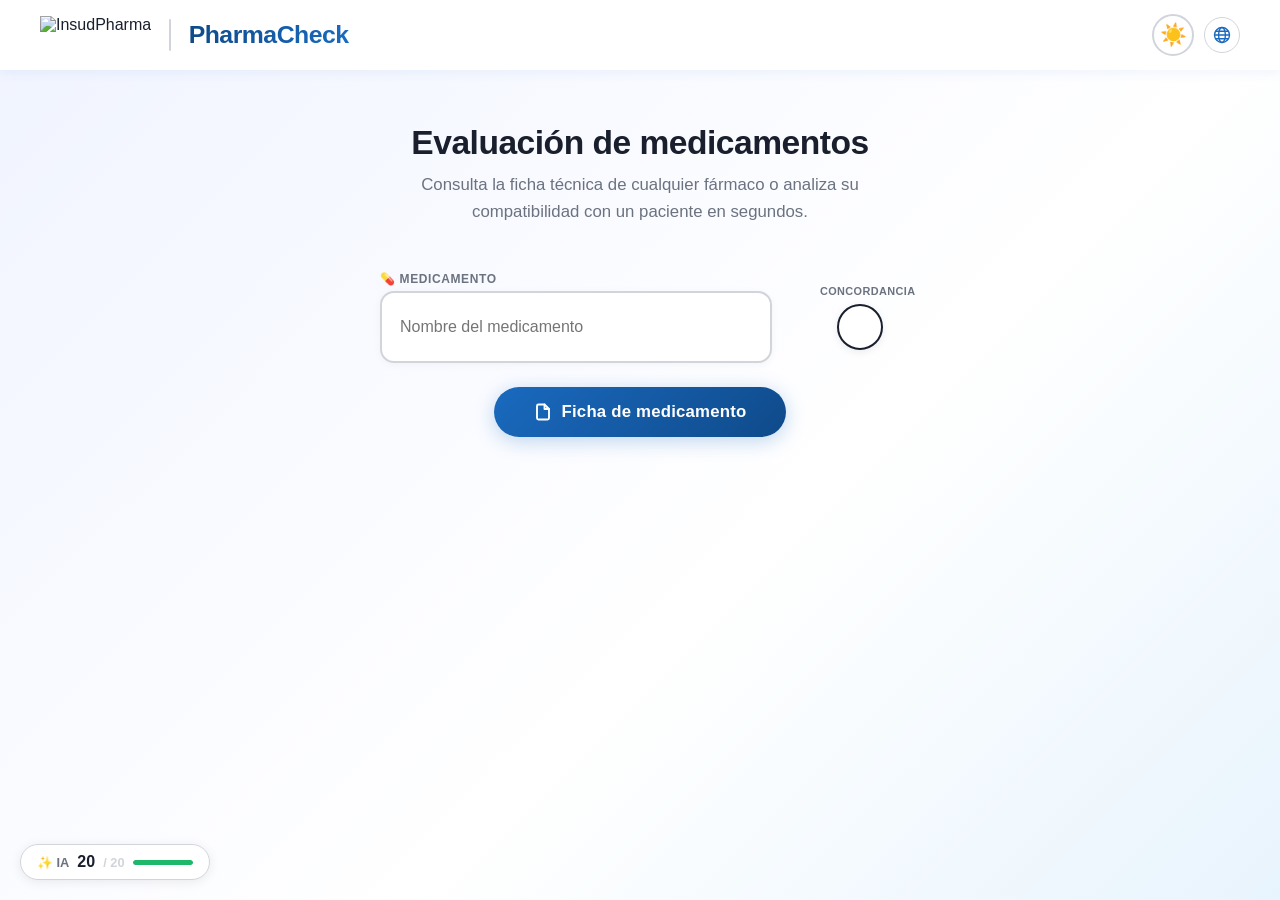
==== frontend/index.html @ 8863bac6 "Improve dark mode colors and theme button - Dark mode now uses neutral charcoal grays (#141414 bg, #" ====
<!DOCTYPE html>
<html lang="es">
<head>
<meta charset="UTF-8">
<meta name="viewport" content="width=device-width, initial-scale=1.0">
<title>PharmaCheck — InsudPharma</title>
<link rel="stylesheet" href="style.css">
</head>

<body>

<!-- ══════════════ HEADER ══════════════ -->
<header>
  <div class="logo-wrap">
    <img class="logo-svg" src="https://www.insudpharma.com/wp-content/themes/insudpharma/images/Logo.png" alt="InsudPharma" />
  </div>
  <div class="header-divider"></div>
  <span class="header-title">PharmaCheck</span>
  <div class="header-actions">
    <button id="theme-btn" class="theme-btn" title="Cambiar tema" aria-label="Toggle theme">☀️</button>
    <div class="lang-selector" id="lang-selector">
      <button class="lang-globe-btn" id="lang-globe-btn" title="Language / Idioma" aria-label="Select language">
        <svg width="18" height="18" viewBox="0 0 24 24" fill="none" stroke="var(--blue)" stroke-width="1.8" stroke-linecap="round" stroke-linejoin="round">
          <circle cx="12" cy="12" r="10"/>
          <ellipse cx="12" cy="12" rx="4.5" ry="10"/>
          <line x1="2"    y1="12" x2="22"   y2="12"/>
          <line x1="3.34" y1="7"  x2="20.66" y2="7"/>
          <line x1="3.34" y1="17" x2="20.66" y2="17"/>
        </svg>
      </button>
      <div class="lang-dropdown" id="lang-dropdown">
        <button class="lang-option" data-lang="es">🇪🇸 Español</button>
        <button class="lang-option" data-lang="ca">🏴 Català</button>
        <button class="lang-option" data-lang="pt">🇵🇹 Português</button>
        <button class="lang-option" data-lang="en">🇬🇧 English</button>
        <button class="lang-option" data-lang="fr">🇫🇷 Français</button>
        <button class="lang-option" data-lang="it">🇮🇹 Italiano</button>
        <button class="lang-option" data-lang="de">🇩🇪 Deutsch</button>
        <button class="lang-option" data-lang="no">🇳🇴 Norsk</button>
        <button class="lang-option" data-lang="ro">🇷🇴 Română</button>
      </div>
    </div>
  </div>
</header>

<!-- ══════════════ MAIN ══════════════ -->
<main>
  <!-- Initial Screen -->
  <div id="initial-screen">
    <div class="hero">
      <h1 data-i18n="hero_title">Evaluación de medicamentos</h1>
      <p data-i18n="hero_sub">Consulta la ficha técnica de cualquier fármaco o analiza su compatibilidad con un paciente en segundos.</p>
    </div>

    <div id="search-area">
      <div class="input-row" id="input-row">
        <!-- Med input -->
        <div class="input-group has-label" id="med-group">
          <label data-i18n="label_med">💊 Medicamento</label>
          <input type="text" id="med-input" data-i18n-placeholder="ph_med" placeholder="Nombre del medicamento" autocomplete="off"/>
        </div>

        <!-- Patient input (hidden by default) -->
        <div class="patient-input-wrap" id="patient-wrap">
          <div class="input-group has-label">
            <label data-i18n="label_patient">🧑‍⚕️ Información del paciente</label>
            <textarea id="patient-input" data-i18n-placeholder="ph_patient" placeholder="síntomas, condiciones, edad, embarazo, alergias…"></textarea>
          </div>
        </div>

        <!-- Toggle -->
        <div class="toggle-wrap">
          <div class="toggle-label"><span id="toggle-label-text" data-i18n="toggle_label">Concordancia</span></div>
          <button id="toggle-btn" title="Activar modo Concordancia de medicamento" aria-pressed="false">
            <svg width="18" height="18" viewBox="0 0 18 18" fill="none">
              <polyline points="3,9 7,13 15,5" stroke="white" stroke-width="2.5" stroke-linecap="round" stroke-linejoin="round"/>
            </svg>
          </button>
        </div>
      </div>

      <div class="error-box" id="error-box">Por favor ingresa el nombre de un medicamento.</div>
      <div class="api-error-banner" id="api-error-banner"></div>

      <button id="action-btn">
        <svg width="18" height="18" viewBox="0 0 24 24" fill="none" stroke="currentColor" stroke-width="2.5" stroke-linecap="round" stroke-linejoin="round">
          <path d="M14 2H6a2 2 0 0 0-2 2v16a2 2 0 0 0 2 2h12a2 2 0 0 0 2-2V8z"/>
          <polyline points="14,2 14,8 20,8"/>
        </svg>
        Ficha de medicamento
      </button>
    </div>
  </div>

  <!-- Result Section -->
  <div id="result-section"></div>
</main>

<div class="ai-counter" id="ai-counter">
  <span id="ai-label" data-i18n="ai_label">✨ IA</span>
  <span class="ai-count" id="ai-count">20</span>
  <span style="color:var(--border)">/ 20</span>
  <div class="ai-bar"><div class="ai-bar-fill" id="ai-bar-fill"></div></div>
</div>

<script src="app.js"></script>
</body>
</html>
---- frontend/style.css ----
/* ── VARIABLES (light mode) ── */
:root {
  --blue: #1a6abf;
  --blue-light: #e8f0fb;
  --blue-dark: #0f4a8a;
  --green: #1db86a;
  --green-light: #e6f9f0;
  --red: #e03c31;
  --red-light: #fdecea;
  --orange: #f5a623;
  --orange-light: #fff8ec;
  --gray: #6b7280;
  --gray-light: #f4f6f9;
  --border: #d1d5db;
  --text: #1a1f2e;
  --white: #ffffff;
  --shadow: 0 4px 24px rgba(26,106,191,0.10);
  --radius: 14px;
  --transition: 0.22s cubic-bezier(.4,0,.2,1);

  /* extra semantic tokens */
  --bg-body: linear-gradient(135deg, #f0f4ff 0%, #ffffff 60%, #e8f4fd 100%);
  --surface: #ffffff;
  --surface-alt: #f8faff;
  --surface-gem: linear-gradient(135deg, #f8f4ff 0%, #fff 100%);
  --divider: #f0f0f0;
  --divider-strong: #e4ecfa;
  --text-body: #374151;
  --text-muted: #4b5563;
  --fact-bg: linear-gradient(90deg, var(--blue-light), #f0f8ff);
  --fact-border: #d0e4fa;
  --fact-text: var(--blue-dark);
  --ext-bg: linear-gradient(90deg, #f0f8ff, #e8f0fb);
  --ext-border: #c5d9f5;
  --ext-text: #1a3060;
  --apierr-bg: #fff8ec;
  --apierr-border: #f5d78b;
  --apierr-text: #7a5200;
  --bar-bg: #e5e7eb;
}

/* ── DARK MODE ── */
[data-theme="dark"] {
  /* Acento azul solo para elementos interactivos */
  --blue: #5b9bd5;
  --blue-light: #1e2830;
  --blue-dark: #88bbee;
  --green: #3ccf82;
  --green-light: #0d2018;
  --red: #e86b62;
  --red-light: #2a0f0f;
  --orange: #e8a830;
  --orange-light: #241500;
  --gray: #7a8494;
  --gray-light: #222222;
  --border: #383838;
  --text: #dcdfe4;
  --white: #1c1c1c;
  --shadow: 0 4px 28px rgba(0,0,0,0.6);

  /* Fondos y superficies: gris neutro puro, sin tinte azul */
  --bg-body: #141414;
  --surface: #1c1c1c;
  --surface-alt: #222222;
  --surface-gem: linear-gradient(135deg, #201a28 0%, #1c1c1c 100%);
  --divider: #2c2c2c;
  --divider-strong: #343434;
  --text-body: #b8bcc6;
  --text-muted: #7a8494;

  /* Cajas informativas: fondo oscuro neutro, solo el borde y texto con color */
  --fact-bg: #212121;
  --fact-border: #2e3a4a;
  --fact-text: #88bbee;
  --ext-bg: #212121;
  --ext-border: #2e3a4a;
  --ext-text: #9ab8d8;
  --apierr-bg: #1e1400;
  --apierr-border: #6a4800;
  --apierr-text: #e8a830;
  --bar-bg: #2e2e2e;
}

* { box-sizing: border-box; margin: 0; padding: 0; }
body {
  font-family: 'Segoe UI', Arial, sans-serif;
  background: var(--bg-body);
  min-height: 100vh;
  color: var(--text);
  transition: background 0.3s, color 0.3s;
}

/* ── HEADER ── */
header {
  background: var(--surface);
  box-shadow: 0 2px 12px rgba(26,106,191,0.08);
  padding: 0 40px;
  height: 70px;
  display: flex;
  align-items: center;
  gap: 18px;
  position: sticky;
  top: 0;
  z-index: 100;
  transition: background 0.3s;
}
.logo-wrap {
  display: flex;
  align-items: center;
  gap: 12px;
  text-decoration: none;
}
.logo-svg { height: 38px; width: auto; }
.header-divider {
  width: 1.5px;
  height: 32px;
  background: var(--border);
  border-radius: 2px;
}
.header-title {
  font-size: 1.55rem;
  font-weight: 800;
  letter-spacing: -0.5px;
  background: linear-gradient(90deg, var(--blue-dark), var(--blue));
  -webkit-background-clip: text;
  -webkit-text-fill-color: transparent;
}

/* ── HEADER BUTTONS ── */
.header-actions {
  margin-left: auto;
  display: flex;
  align-items: center;
  gap: 10px;
}
.theme-btn {
  width: 42px;
  height: 42px;
  border-radius: 50%;
  border: 2px solid var(--border);
  background: var(--surface);
  color: var(--text);
  cursor: pointer;
  font-size: 1.35rem;
  display: flex;
  align-items: center;
  justify-content: center;
  transition: all var(--transition);
  flex-shrink: 0;
}
.theme-btn:hover {
  border-color: var(--blue);
  background: var(--blue-light);
}
.lang-selector {
  position: relative;
  flex-shrink: 0;
}
.lang-globe-btn {
  width: 36px;
  height: 36px;
  border-radius: 50%;
  border: 1.5px solid var(--border);
  background: var(--surface);
  font-size: 1.1rem;
  cursor: pointer;
  display: flex;
  align-items: center;
  justify-content: center;
  transition: all var(--transition);
}
.lang-globe-btn:hover {
  border-color: var(--blue);
  background: var(--blue-light);
}
.lang-dropdown {
  display: none;
  position: absolute;
  top: calc(100% + 6px);
  right: 0;
  background: var(--surface);
  border: 1.5px solid var(--border);
  border-radius: 10px;
  box-shadow: var(--shadow);
  overflow: hidden;
  z-index: 200;
  min-width: 140px;
}
.lang-dropdown.open {
  display: block;
}
.lang-option {
  display: block;
  width: 100%;
  padding: 9px 16px;
  text-align: left;
  background: none;
  border: none;
  font-size: 0.85rem;
  cursor: pointer;
  color: var(--text);
  transition: background var(--transition);
  white-space: nowrap;
}
.lang-option:hover {
  background: var(--blue-light);
}
.lang-option.active {
  font-weight: 700;
  color: var(--blue);
}

/* ── MAIN ── */
main {
  display: flex;
  flex-direction: column;
  align-items: center;
  padding: 54px 20px 80px;
  min-height: calc(100vh - 70px);
}

/* ── HERO SECTION ── */
.hero {
  text-align: center;
  margin-bottom: 44px;
}
.hero h1 {
  font-size: 2.1rem;
  font-weight: 800;
  color: var(--text);
  margin-bottom: 10px;
  letter-spacing: -0.5px;
}
.hero p {
  color: var(--gray);
  font-size: 1.05rem;
  max-width: 520px;
  line-height: 1.6;
}

/* ── SEARCH AREA ── */
#search-area {
  width: 100%;
  max-width: 1000px;
  display: flex;
  flex-direction: column;
  align-items: center;
  gap: 18px;
}

.input-row {
  display: flex;
  align-items: center;
  gap: 24px;
  width: 100%;
  transition: var(--transition);
}
.input-row.compat-active { justify-content: flex-end; }
.input-row.compat-active #med-group {
  min-width: 270px;
  flex: 0 0 270px;
}

.input-group {
  position: relative;
  flex: 1;
  transition: all var(--transition);
}
.input-group label {
  display: block;
  font-size: 0.75rem;
  font-weight: 600;
  color: var(--gray);
  margin-bottom: 5px;
  text-transform: uppercase;
  letter-spacing: 0.6px;
}
.input-group input, .input-group textarea {
  width: 100%;
  height: 72px;
  padding: 14px 18px;
  border: 2px solid var(--border);
  border-radius: var(--radius);
  font-size: 1rem;
  font-family: inherit;
  background: var(--surface);
  color: var(--text);
  outline: none;
  transition: border-color var(--transition), box-shadow var(--transition), background 0.3s, color 0.3s;
  box-shadow: 0 2px 8px rgba(0,0,0,0.04);
}
.input-group input:focus, .input-group textarea:focus {
  border-color: var(--blue);
  box-shadow: 0 0 0 4px rgba(26,106,191,0.12);
}
.input-group textarea { resize: none; line-height: 1.5; }

/* ── COMPAT TOGGLE BUTTON ── */
.toggle-wrap {
  display: flex;
  flex-direction: column;
  align-items: center;
  gap: 6px;
  flex-shrink: 0;
}
.toggle-label {
  font-size: 0.68rem;
  font-weight: 600;
  color: var(--gray);
  text-align: center;
  max-width: 80px;
  line-height: 1.3;
  text-transform: uppercase;
  letter-spacing: 0.4px;
}
#toggle-btn {
  width: 46px;
  height: 46px;
  border-radius: 50%;
  border: 2.5px solid var(--text);
  background: var(--surface);
  cursor: pointer;
  display: flex;
  align-items: center;
  justify-content: center;
  transition: all var(--transition);
  font-size: 1.1rem;
  color: transparent;
  position: relative;
  box-shadow: 0 2px 8px rgba(0,0,0,0.08);
}
#toggle-btn.active {
  background: var(--blue);
  border-color: var(--blue);
  color: #fff;
  box-shadow: 0 4px 16px rgba(26,106,191,0.35);
}
#toggle-btn svg { transition: opacity var(--transition); }
#toggle-btn:not(.active) svg { opacity: 0; }
#toggle-btn.active svg { opacity: 1; }

/* Patient input slide-in */
.patient-input-wrap {
  overflow: hidden;
  max-width: 0;
  opacity: 0;
  transition: max-width 0.4s cubic-bezier(.4,0,.2,1), opacity 0.3s;
  flex-shrink: 0;
}
.patient-input-wrap.visible {
  max-width: 420px;
  opacity: 1;
  flex: 1;
  overflow: visible;
}
.patient-input-wrap .input-group { min-width: 280px; }

/* ── ACTION BUTTON ── */
#action-btn {
  margin-top: 4px;
  padding: 15px 40px;
  font-size: 1.05rem;
  font-weight: 700;
  background: linear-gradient(135deg, var(--blue), var(--blue-dark));
  color: #fff;
  border: none;
  border-radius: 50px;
  cursor: pointer;
  box-shadow: 0 4px 20px rgba(26,106,191,0.28);
  transition: all var(--transition);
  display: flex;
  align-items: center;
  gap: 10px;
  letter-spacing: 0.2px;
}
#action-btn:hover {
  filter: brightness(1.12);
  box-shadow: 0 6px 28px rgba(26,106,191,0.4);
  transform: translateY(-1px);
}
#action-btn:active { transform: translateY(0); }

/* ── RESULTS ── */
#result-section { width: 100%; max-width: 860px; display: none; }

/* ── MEDICATION CARD (Mode 1) ── */
.med-card {
  background: var(--surface);
  border-radius: 22px;
  box-shadow: var(--shadow);
  overflow: hidden;
  animation: fadeUp 0.4s ease;
  transition: background 0.3s;
}
@keyframes fadeUp {
  from { opacity: 0; transform: translateY(20px); }
  to   { opacity: 1; transform: translateY(0); }
}
.med-card-header {
  background: linear-gradient(135deg, var(--blue) 0%, var(--blue-dark) 100%);
  padding: 36px 40px 28px;
  color: #fff;
  display: flex;
  align-items: center;
  gap: 28px;
}
[data-theme="dark"] .med-card-header {
  background: linear-gradient(135deg, #202020 0%, #141414 100%);
}
.med-icon-wrap {
  width: 90px;
  height: 90px;
  border-radius: 18px;
  background: rgba(255,255,255,0.18);
  display: flex;
  align-items: center;
  justify-content: center;
  font-size: 3rem;
  flex-shrink: 0;
  backdrop-filter: blur(4px);
  border: 2px solid rgba(255,255,255,0.25);
}
.med-header-info h2 { font-size: 1.9rem; font-weight: 800; margin-bottom: 6px; }
.med-header-info .med-class { font-size: 0.9rem; opacity: 0.82; font-weight: 500; letter-spacing: 0.3px; }
.med-header-info .med-dosage {
  margin-top: 10px;
  background: rgba(255,255,255,0.18);
  border-radius: 8px;
  padding: 6px 14px;
  font-size: 0.88rem;
  display: inline-block;
  font-weight: 600;
  border: 1px solid rgba(255,255,255,0.28);
}

.med-body {
  display: grid;
  grid-template-columns: 1fr 1fr;
  gap: 0;
}
.med-section {
  padding: 24px 28px;
  border-right: 1px solid var(--divider);
  border-bottom: 1px solid var(--divider);
}
.med-section:nth-child(2n) { border-right: none; }
.med-section:nth-last-child(-n+2) { border-bottom: none; }
.med-section h3 {
  font-size: 0.78rem;
  font-weight: 700;
  text-transform: uppercase;
  letter-spacing: 0.7px;
  margin-bottom: 10px;
  display: flex;
  align-items: center;
  gap: 7px;
}
.med-section h3.blue   { color: var(--blue); }
.med-section h3.red    { color: var(--red); }
.med-section h3.orange { color: var(--orange); }
.med-section h3.green  { color: var(--green); }
.med-section h3.gray   { color: var(--gray); }
.med-section p, .med-section ul {
  font-size: 0.92rem;
  color: var(--text-body);
  line-height: 1.65;
}
.med-section ul { padding-left: 18px; }
.med-section ul li { margin-bottom: 4px; }

.no-data-note {
  font-size: 0.88rem;
  color: var(--gray);
  font-style: italic;
  margin-bottom: 6px;
}
.consult-note {
  font-size: 0.8rem;
  color: var(--gray);
  margin-top: 8px;
  opacity: 0.8;
}

.fact-box {
  grid-column: 1 / -1;
  padding: 20px 28px;
  background: var(--fact-bg);
  border-top: 1px solid var(--fact-border);
  display: flex;
  align-items: flex-start;
  gap: 12px;
}
.fact-box .fact-icon { font-size: 1.5rem; flex-shrink: 0; margin-top: 2px; }
.fact-box p { font-size: 0.9rem; color: var(--fact-text); line-height: 1.6; }
.fact-box strong { font-weight: 700; }
.fact-section-label { margin-bottom: 4px; }
.fact-text { margin-top: 2px; }

/* ── COMPAT CARD (Mode 2) ── */
.compat-card {
  background: var(--surface);
  border-radius: 22px;
  box-shadow: var(--shadow);
  overflow: hidden;
  animation: fadeUp 0.4s ease;
}
.compat-header {
  padding: 30px 36px 24px;
  border-bottom: 1px solid var(--divider);
  display: flex;
  align-items: center;
  justify-content: space-between;
  flex-wrap: wrap;
  gap: 14px;
}
.compat-header-left h2 { font-size: 1.5rem; font-weight: 800; }
.compat-header-left p  { font-size: 0.9rem; color: var(--gray); margin-top: 4px; }
.verdict-badge {
  padding: 10px 22px;
  border-radius: 50px;
  font-size: 0.92rem;
  font-weight: 800;
  letter-spacing: 0.3px;
  display: flex;
  align-items: center;
  gap: 8px;
}
.verdict-badge.suitable        { background: var(--green-light); color: var(--green); }
.verdict-badge.risky           { background: var(--orange-light); color: var(--orange); }
.verdict-badge.not-recommended { background: var(--red-light); color: var(--red); }
.verdict-badge.uncertain       { background: var(--gray-light); color: var(--gray); }

.compat-sections { display: flex; flex-direction: column; gap: 0; }
.compat-section {
  padding: 24px 36px;
  border-bottom: 1px solid var(--divider);
}
.compat-section:last-child { border-bottom: none; }
.compat-section h3 {
  font-size: 0.78rem;
  text-transform: uppercase;
  font-weight: 700;
  letter-spacing: 0.7px;
  margin-bottom: 10px;
  display: flex;
  align-items: center;
  gap: 8px;
}
.compat-section h3.green  { color: var(--green); }
.compat-section h3.red    { color: var(--red); }
.compat-section h3.orange { color: var(--orange); }
.compat-section h3.blue   { color: var(--blue); }
.compat-section h3.gray   { color: var(--gray); }
.compat-section p { font-size: 0.93rem; line-height: 1.68; color: var(--text-body); }

.suitability-row {
  display: flex;
  align-items: center;
  gap: 14px;
  margin-bottom: 10px;
}
.suit-indicator {
  width: 10px; height: 10px; border-radius: 50%; flex-shrink: 0;
}
.suit-indicator.green  { background: var(--green); }
.suit-indicator.orange { background: var(--orange); }
.suit-indicator.red    { background: var(--red); }
.suit-indicator.gray   { background: var(--gray); }

/* Alternatives */
.alt-list {
  display: flex;
  flex-wrap: wrap;
  gap: 10px;
  margin-top: 10px;
}
.alt-pill {
  padding: 7px 16px;
  background: var(--blue-light);
  color: var(--blue);
  border-radius: 50px;
  font-size: 0.88rem;
  font-weight: 700;
  cursor: pointer;
  border: 1.5px solid var(--divider-strong);
  transition: all var(--transition);
  text-decoration: none;
  display: inline-flex;
  align-items: center;
  gap: 6px;
}
.alt-pill:hover {
  background: var(--blue);
  color: #fff;
  border-color: var(--blue);
  transform: translateY(-1px);
  box-shadow: 0 3px 12px rgba(26,106,191,0.25);
}

/* Sources */
.sources-bar {
  padding: 16px 36px;
  background: var(--surface-alt);
  border-top: 1px solid var(--divider-strong);
  display: flex;
  align-items: center;
  justify-content: flex-end;
  gap: 10px;
  flex-wrap: wrap;
}
.sources-bar span { font-size: 0.75rem; color: var(--gray); font-weight: 600; }
.source-link {
  font-size: 0.75rem;
  color: var(--blue);
  text-decoration: none;
  font-weight: 600;
  padding: 3px 10px;
  border-radius: 6px;
  background: var(--blue-light);
  transition: background var(--transition);
  display: inline-flex; align-items: center; gap: 5px;
}
.source-link:hover { filter: brightness(0.9); }

/* Bottom buttons */
.card-footer {
  display: flex;
  justify-content: center;
  padding: 24px 36px;
  background: var(--gray-light);
  border-top: 1px solid var(--border);
}
.btn-secondary {
  padding: 12px 32px;
  font-size: 0.95rem;
  font-weight: 700;
  background: var(--surface);
  color: var(--blue);
  border: 2px solid var(--blue);
  border-radius: 50px;
  cursor: pointer;
  transition: all var(--transition);
  display: flex; align-items: center; gap: 8px;
}
.btn-secondary:hover {
  background: var(--blue);
  color: #fff;
}

/* ── LOADING ── */
.loading-wrap {
  display: flex;
  flex-direction: column;
  align-items: center;
  gap: 18px;
  padding: 60px;
  animation: fadeUp 0.3s ease;
}
.loading-wrap p { color: var(--gray); font-size: 0.95rem; }
.spinner {
  width: 44px; height: 44px;
  border: 4px solid var(--blue-light);
  border-top-color: var(--blue);
  border-radius: 50%;
  animation: spin 0.9s linear infinite;
}
@keyframes spin { to { transform: rotate(360deg); } }

/* ── ERROR ── */
.error-box {
  background: var(--red-light);
  border: 1.5px solid var(--red);
  border-radius: var(--radius);
  padding: 16px 22px;
  color: var(--red);
  font-size: 0.93rem;
  display: none;
  animation: fadeUp 0.3s ease;
  text-align: center;
  font-weight: 500;
}

/* ── GEMINI REPORT CARD ── */
.gemini-card {
  background: var(--surface);
  border-radius: 22px;
  box-shadow: var(--shadow);
  overflow: hidden;
  animation: fadeUp 0.4s ease;
}
.gemini-header {
  padding: 28px 36px 22px;
  border-bottom: 1px solid var(--divider);
  display: flex;
  align-items: center;
  justify-content: space-between;
  flex-wrap: wrap;
  gap: 14px;
  background: var(--surface-gem);
}
.gemini-header-left h2 { font-size: 1.45rem; font-weight: 800; }
.gemini-header-left p  { font-size: 0.88rem; color: var(--gray); margin-top: 5px; display: flex; align-items: center; gap: 6px; }
.gemini-badge {
  font-size: 0.72rem; font-weight: 700; padding: 4px 10px;
  background: linear-gradient(135deg, #7c3aed, #4f46e5);
  color: #fff; border-radius: 20px; letter-spacing: 0.5px;
}
.gemini-body { display: flex; flex-direction: column; gap: 0; }
.gemini-section {
  padding: 22px 36px;
  border-bottom: 1px solid var(--divider);
}
.gemini-section:last-child { border-bottom: none; }
.gemini-section h3 {
  font-size: 0.76rem; font-weight: 700; text-transform: uppercase;
  letter-spacing: 0.7px; margin-bottom: 12px;
  display: flex; align-items: center; gap: 8px;
}
.gemini-section h3.blue   { color: var(--blue); }
.gemini-section h3.green  { color: var(--green); }
.gemini-section h3.orange { color: var(--orange); }
.gemini-section h3.red    { color: var(--red); }
.gemini-section h3.purple { color: #a78bfa; }
.gemini-section p  { font-size: 0.93rem; line-height: 1.7; color: var(--text-body); }
.gemini-section ul {
  list-style: none; padding: 0; margin: 0;
  display: flex; flex-direction: column; gap: 10px;
}
.gemini-section ul li {
  font-size: 0.91rem; line-height: 1.55; color: var(--text-body);
  padding-left: 18px; position: relative;
}
.gemini-section ul li::before {
  content: '→'; position: absolute; left: 0;
  color: var(--blue); font-weight: 700;
}

/* Risk factor rows */
.risk-row {
  display: flex; align-items: flex-start; gap: 14px;
  padding: 12px 0; border-bottom: 1px solid var(--divider);
}
.risk-row:last-child { border-bottom: none; }
.risk-dot {
  width: 10px; height: 10px; border-radius: 50%; flex-shrink: 0; margin-top: 5px;
}
.risk-dot.alto  { background: var(--red); }
.risk-dot.medio { background: var(--orange); }
.risk-dot.bajo  { background: var(--green); }
.risk-content strong { font-size: 0.88rem; color: var(--text); display: block; margin-bottom: 3px; }
.risk-content p { font-size: 0.88rem; color: var(--text-muted); margin: 0; }
.risk-tag {
  font-size: 0.7rem; font-weight: 700; padding: 2px 8px;
  border-radius: 10px; margin-left: 6px; vertical-align: middle;
}
.risk-tag.alto  { background: var(--red-light);    color: var(--red); }
.risk-tag.medio { background: var(--orange-light);  color: var(--orange); }
.risk-tag.bajo  { background: var(--green-light);   color: var(--green); }

/* Critical warning */
.critical-warning {
  margin: 0 36px 0;
  padding: 14px 18px;
  background: var(--red-light);
  border: 1.5px solid var(--red);
  border-radius: var(--radius);
  color: var(--red);
  font-size: 0.9rem;
  font-weight: 600;
  display: flex; align-items: flex-start; gap: 10px;
}

/* ── API ERROR BANNER ── */
.api-error-banner {
  background: var(--apierr-bg);
  border: 1.5px solid var(--apierr-border);
  border-radius: var(--radius);
  padding: 10px 18px;
  color: var(--apierr-text);
  font-size: 0.85rem;
  display: none;
  text-align: center;
  font-weight: 500;
  margin-top: -8px;
}

/* ── EXTERNAL INFO BOX ── */
.external-box {
  margin-top: 14px;
  padding: 16px 22px;
  background: var(--ext-bg);
  border: 1.5px solid var(--ext-border);
  border-radius: var(--radius);
  font-size: 0.88rem;
  color: var(--ext-text);
  line-height: 1.6;
}
.external-box h4 {
  font-size: 0.75rem;
  text-transform: uppercase;
  letter-spacing: 0.6px;
  color: var(--blue);
  margin-bottom: 6px;
  font-weight: 700;
}
.external-box p { color: var(--text-body); }

/* ── AI USAGE COUNTER ── */
.ai-counter {
  position: fixed;
  bottom: 20px;
  left: 20px;
  background: var(--surface);
  border: 1.5px solid var(--border);
  border-radius: 50px;
  padding: 8px 16px;
  display: flex;
  align-items: center;
  gap: 8px;
  font-size: 0.8rem;
  font-weight: 600;
  color: var(--gray);
  box-shadow: 0 2px 12px rgba(0,0,0,0.08);
  z-index: 200;
  transition: all var(--transition);
}
.ai-counter .ai-count { font-size: 1rem; font-weight: 800; color: var(--text); }
.ai-counter.low .ai-count   { color: var(--orange); }
.ai-counter.empty .ai-count { color: var(--red); }
.ai-counter .ai-bar {
  width: 60px; height: 5px;
  background: var(--bar-bg);
  border-radius: 99px;
  overflow: hidden;
}
.ai-counter .ai-bar-fill {
  height: 100%;
  border-radius: 99px;
  background: var(--green);
  transition: width 0.4s ease;
}
.ai-counter.low   .ai-bar-fill { background: var(--orange); }
.ai-counter.empty .ai-bar-fill { background: var(--red); }

/* Responsive */
@media (max-width: 640px) {
  header { padding: 0 20px; gap: 12px; }
  main { padding: 32px 14px 60px; }
  .hero h1 { font-size: 1.5rem; }
  .med-body { grid-template-columns: 1fr; }
  .med-section:nth-child(2n) { border-right: none; }
  .compat-header { flex-direction: column; align-items: flex-start; }
  .med-card-header { flex-direction: column; text-align: center; }
  .sources-bar { justify-content: center; }
  .patient-input-wrap.visible { max-width: 100%; }
  .input-row { flex-wrap: wrap; }
}
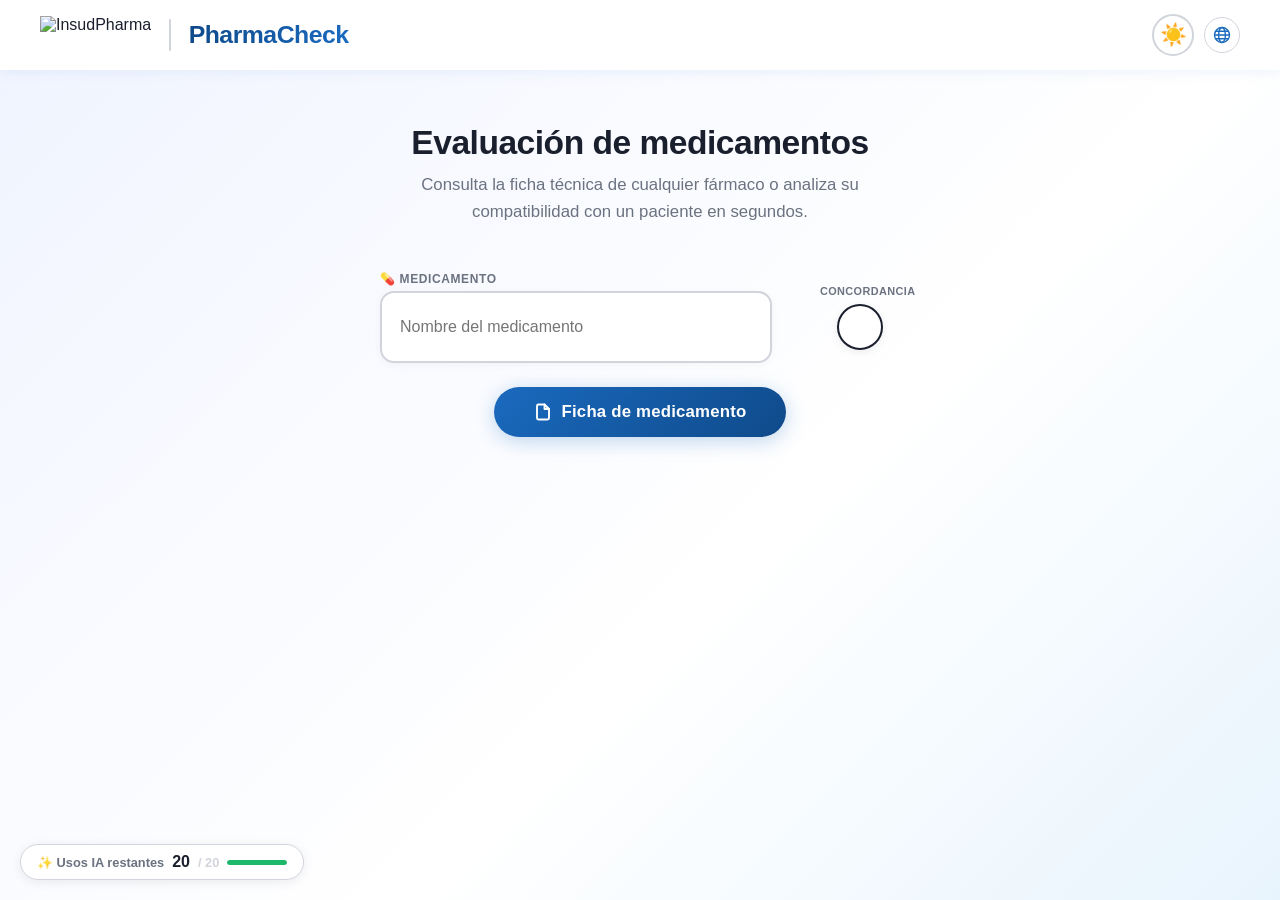
==== commit 85fb5723: "Add server-side AI usage counter with daily Madrid-time reset - Backend: persistent JSON counter (da" ====
--- a/frontend/index.html
+++ b/frontend/index.html
@@ -29,15 +29,15 @@
         </svg>
       </button>
       <div class="lang-dropdown" id="lang-dropdown">
-        <button class="lang-option" data-lang="es">🇪🇸 Español</button>
-        <button class="lang-option" data-lang="ca">🏴 Català</button>
-        <button class="lang-option" data-lang="pt">🇵🇹 Português</button>
-        <button class="lang-option" data-lang="en">🇬🇧 English</button>
-        <button class="lang-option" data-lang="fr">🇫🇷 Français</button>
-        <button class="lang-option" data-lang="it">🇮🇹 Italiano</button>
-        <button class="lang-option" data-lang="de">🇩🇪 Deutsch</button>
-        <button class="lang-option" data-lang="no">🇳🇴 Norsk</button>
-        <button class="lang-option" data-lang="ro">🇷🇴 Română</button>
+        <button class="lang-option" data-lang="es"><img class="lang-flag" src="https://flagcdn.com/20x15/es.png" alt=""> Español</button>
+        <button class="lang-option" data-lang="ca"><img class="lang-flag" src="https://upload.wikimedia.org/wikipedia/commons/thumb/c/ce/Flag_of_Catalonia.svg/20px-Flag_of_Catalonia.svg.png" alt=""> Català</button>
+        <button class="lang-option" data-lang="pt"><img class="lang-flag" src="https://flagcdn.com/20x15/pt.png" alt=""> Português</button>
+        <button class="lang-option" data-lang="en"><img class="lang-flag" src="https://flagcdn.com/20x15/gb.png" alt=""> English</button>
+        <button class="lang-option" data-lang="fr"><img class="lang-flag" src="https://flagcdn.com/20x15/fr.png" alt=""> Français</button>
+        <button class="lang-option" data-lang="it"><img class="lang-flag" src="https://flagcdn.com/20x15/it.png" alt=""> Italiano</button>
+        <button class="lang-option" data-lang="de"><img class="lang-flag" src="https://flagcdn.com/20x15/de.png" alt=""> Deutsch</button>
+        <button class="lang-option" data-lang="no"><img class="lang-flag" src="https://flagcdn.com/20x15/no.png" alt=""> Norsk</button>
+        <button class="lang-option" data-lang="ro"><img class="lang-flag" src="https://flagcdn.com/20x15/ro.png" alt=""> Română</button>
       </div>
     </div>
   </div>
@@ -97,12 +97,13 @@
 </main>
 
 <div class="ai-counter" id="ai-counter">
-  <span id="ai-label" data-i18n="ai_label">✨ IA</span>
+  <span id="ai-label">✨ IA</span>
   <span class="ai-count" id="ai-count">20</span>
   <span style="color:var(--border)">/ 20</span>
   <div class="ai-bar"><div class="ai-bar-fill" id="ai-bar-fill"></div></div>
 </div>
 
+<div id="retry-notif"></div>
 <script src="app.js"></script>
 </body>
 </html>
--- a/frontend/style.css
+++ b/frontend/style.css
@@ -190,7 +190,9 @@
   display: block;
 }
 .lang-option {
-  display: block;
+  display: flex;
+  align-items: center;
+  gap: 8px;
   width: 100%;
   padding: 9px 16px;
   text-align: left;
@@ -201,6 +203,13 @@
   color: var(--text);
   transition: background var(--transition);
   white-space: nowrap;
+}
+.lang-flag {
+  width: 20px;
+  height: 15px;
+  object-fit: cover;
+  border-radius: 2px;
+  flex-shrink: 0;
 }
 .lang-option:hover {
   background: var(--blue-light);
@@ -855,3 +864,27 @@
   .patient-input-wrap.visible { max-width: 100%; }
   .input-row { flex-wrap: wrap; }
 }
+
+#retry-notif {
+  position: fixed;
+  bottom: 20px;
+  right: 20px;
+  background: var(--surface);
+  border: 1.5px solid var(--orange);
+  border-radius: 50px;
+  padding: 8px 18px;
+  font-size: 0.82rem;
+  font-weight: 600;
+  color: var(--orange);
+  box-shadow: 0 2px 12px rgba(0,0,0,0.10);
+  z-index: 200;
+  opacity: 0;
+  pointer-events: none;
+  transform: translateY(8px);
+  transition: opacity 0.3s, transform 0.3s;
+}
+#retry-notif.visible {
+  opacity: 1;
+  pointer-events: auto;
+  transform: translateY(0);
+}
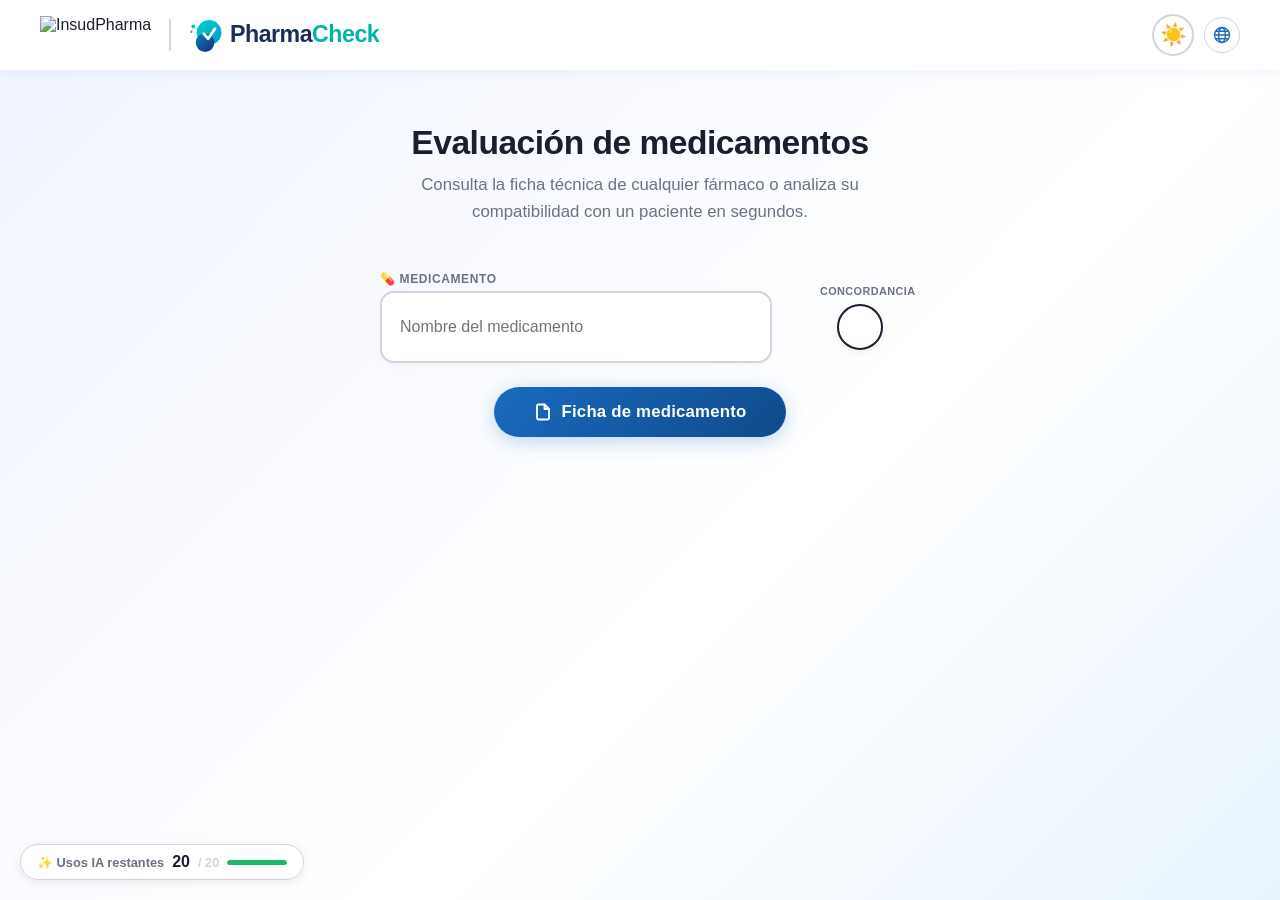
==== commit 16582848: "Add PharmaCheck SVG icon and inline logo in header Replace plain text header title with SVG icon + s" ====
--- a/frontend/index.html
+++ b/frontend/index.html
@@ -15,7 +15,10 @@
     <img class="logo-svg" src="https://www.insudpharma.com/wp-content/themes/insudpharma/images/Logo.png" alt="InsudPharma" />
   </div>
   <div class="header-divider"></div>
-  <span class="header-title">PharmaCheck</span>
+  <div class="pharmacheck-brand">
+    <img class="pharmacheck-icon" src="pharmacheck-icon.svg" alt="" />
+    <span class="pharmacheck-text"><span class="pc-pharma">Pharma</span><span class="pc-check">Check</span></span>
+  </div>
   <div class="header-actions">
     <button id="theme-btn" class="theme-btn" title="Cambiar tema" aria-label="Toggle theme">☀️</button>
     <div class="lang-selector" id="lang-selector">
--- a/frontend/style.css
+++ b/frontend/style.css
@@ -117,14 +117,24 @@
   background: var(--border);
   border-radius: 2px;
 }
-.header-title {
-  font-size: 1.55rem;
+.pharmacheck-brand {
+  display: flex;
+  align-items: center;
+  gap: 7px;
+}
+.pharmacheck-icon {
+  height: 38px;
+  width: auto;
+  flex-shrink: 0;
+}
+.pharmacheck-text {
+  font-size: 1.45rem;
   font-weight: 800;
   letter-spacing: -0.5px;
-  background: linear-gradient(90deg, var(--blue-dark), var(--blue));
-  -webkit-background-clip: text;
-  -webkit-text-fill-color: transparent;
-}
+  line-height: 1;
+}
+.pc-pharma { color: #1a2d5a; }
+.pc-check  { color: #00b5a5; }
 
 /* ── HEADER BUTTONS ── */
 .header-actions {
@@ -888,3 +898,36 @@
   pointer-events: auto;
   transform: translateY(0);
 }
+
+/* ── Error card (used in result section) ── */
+.error-card {
+  background: var(--red-light);
+  border: 1.5px solid var(--red);
+  border-radius: var(--radius);
+  padding: 20px 26px;
+  color: var(--red);
+  font-size: 0.95rem;
+  font-weight: 500;
+  text-align: center;
+  animation: fadeUp 0.3s ease;
+}
+
+/* ── AI limit: disabled toggle + shake ── */
+#toggle-btn.ai-disabled {
+  background: var(--gray-light);
+  border-color: var(--border);
+  cursor: not-allowed;
+  opacity: 0.5;
+}
+#toggle-btn.ai-disabled svg { opacity: 0.3; }
+
+.ai-counter.empty { border-color: var(--red); }
+
+@keyframes shake {
+  0%,100% { transform: translateX(0); }
+  20%      { transform: translateX(-6px); }
+  40%      { transform: translateX(6px); }
+  60%      { transform: translateX(-4px); }
+  80%      { transform: translateX(4px); }
+}
+.shake { animation: shake 0.4s ease; }
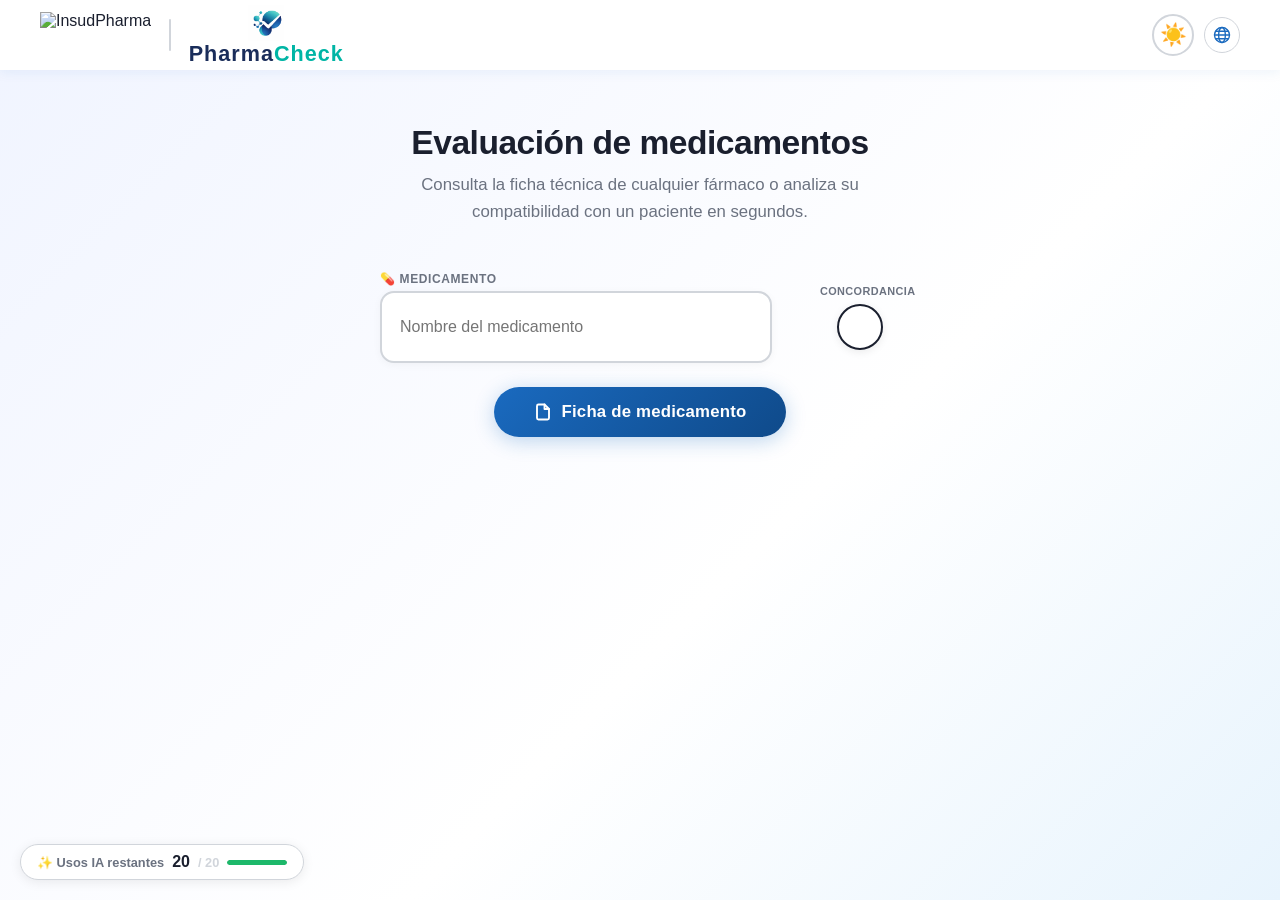
==== commit a09fe761: "Refine PharmaCheck logo: real icon PNG, dark mode support, sizing adjustments Co-Authored-By: Claude" ====
--- a/frontend/index.html
+++ b/frontend/index.html
@@ -16,7 +16,7 @@
   </div>
   <div class="header-divider"></div>
   <div class="pharmacheck-brand">
-    <img class="pharmacheck-icon" src="pharmacheck-icon.svg" alt="" />
+    <img class="pharmacheck-icon" src="pharmacheck-icon.png" alt="" />
     <span class="pharmacheck-text"><span class="pc-pharma">Pharma</span><span class="pc-check">Check</span></span>
   </div>
   <div class="header-actions">
--- a/frontend/style.css
+++ b/frontend/style.css
@@ -110,7 +110,7 @@
   gap: 12px;
   text-decoration: none;
 }
-.logo-svg { height: 38px; width: auto; }
+.logo-svg { height: 46px; width: auto; }
 .header-divider {
   width: 1.5px;
   height: 32px;
@@ -119,22 +119,31 @@
 }
 .pharmacheck-brand {
   display: flex;
-  align-items: center;
-  gap: 7px;
+  flex-direction: column;
+  align-items: center;
+  gap: 2px;
 }
 .pharmacheck-icon {
-  height: 38px;
-  width: auto;
+  height: 36px;
+  width: 36px;
+  object-fit: contain;
   flex-shrink: 0;
 }
 .pharmacheck-text {
-  font-size: 1.45rem;
+  font-size: 1.35rem;
   font-weight: 800;
-  letter-spacing: -0.5px;
+  letter-spacing: 1px;
   line-height: 1;
+  white-space: nowrap;
 }
 .pc-pharma { color: #1a2d5a; }
 .pc-check  { color: #00b5a5; }
+
+[data-theme="dark"] .pharmacheck-icon {
+  content: url('pharmacheck-icon-dark.jpeg');
+}
+[data-theme="dark"] .pc-pharma { color: #88bbee; }
+[data-theme="dark"] .pc-check  { color: #00d4c0; }
 
 /* ── HEADER BUTTONS ── */
 .header-actions {
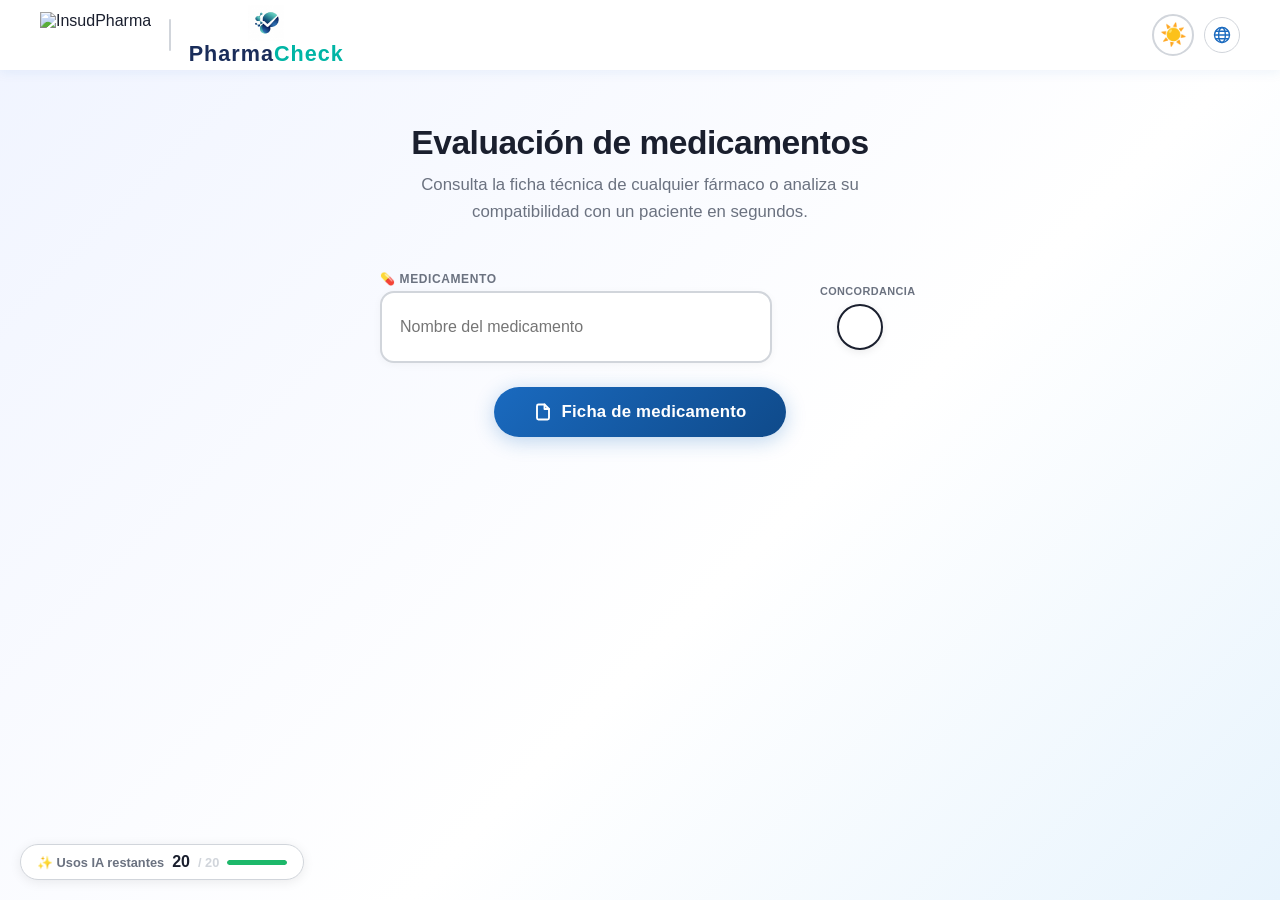
==== commit b04f9cee: "Smooth logo transition on theme toggle, update light/dark icons Co-Authored-By: Claude Sonnet 4.6 <n" ====
--- a/frontend/index.html
+++ b/frontend/index.html
@@ -16,7 +16,7 @@
   </div>
   <div class="header-divider"></div>
   <div class="pharmacheck-brand">
-    <img class="pharmacheck-icon" src="pharmacheck-icon.png" alt="" />
+    <img class="pharmacheck-icon" src="pharmacheck-icon.jpeg" alt="" />
     <span class="pharmacheck-text"><span class="pc-pharma">Pharma</span><span class="pc-check">Check</span></span>
   </div>
   <div class="header-actions">
--- a/frontend/style.css
+++ b/frontend/style.css
@@ -128,6 +128,7 @@
   width: 36px;
   object-fit: contain;
   flex-shrink: 0;
+  transition: opacity 0.22s cubic-bezier(.4,0,.2,1);
 }
 .pharmacheck-text {
   font-size: 1.35rem;
@@ -139,9 +140,7 @@
 .pc-pharma { color: #1a2d5a; }
 .pc-check  { color: #00b5a5; }
 
-[data-theme="dark"] .pharmacheck-icon {
-  content: url('pharmacheck-icon-dark.jpeg');
-}
+[data-theme="dark"] .pharmacheck-icon { content: url('pharmacheck-icon-dark.jpeg'); }
 [data-theme="dark"] .pc-pharma { color: #88bbee; }
 [data-theme="dark"] .pc-check  { color: #00d4c0; }
 
